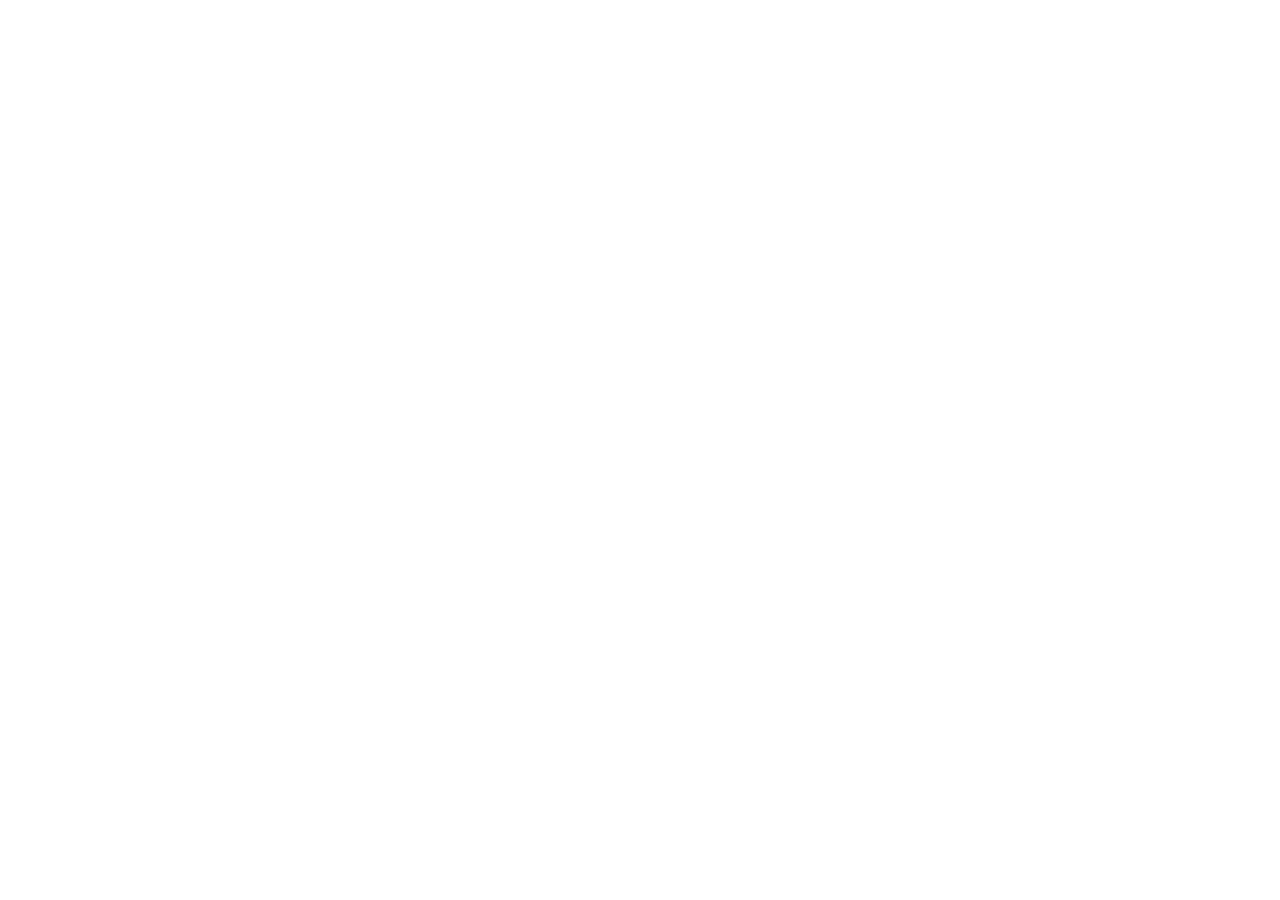
==== frontend/index.html @ 5081a68b "User: frontend basic design" ====
<!doctype html>
<html lang="zh-CN"> 
    <head>
        <meta charset="utf-8">
        <meta name="viewport" content="width=delete_width,initial-scale=1">
        <title>LuanNote</title>
        <meta name="description" content="快速记录">

        <!--样式挂载-->

    </head>
    <body>
        <!--应用挂载点，由app.js根据hash路由渲染界面-->
        <div id="app",class="app"></div>

        <noscript>
            <p style="padding:24px;text-align:center;color: #667085;">
                LuanNote 需要启用Javescript才能使用
            </p>
        </noscript>

        <script type="module" src="js/app.js"></script>
    </body>
</html>
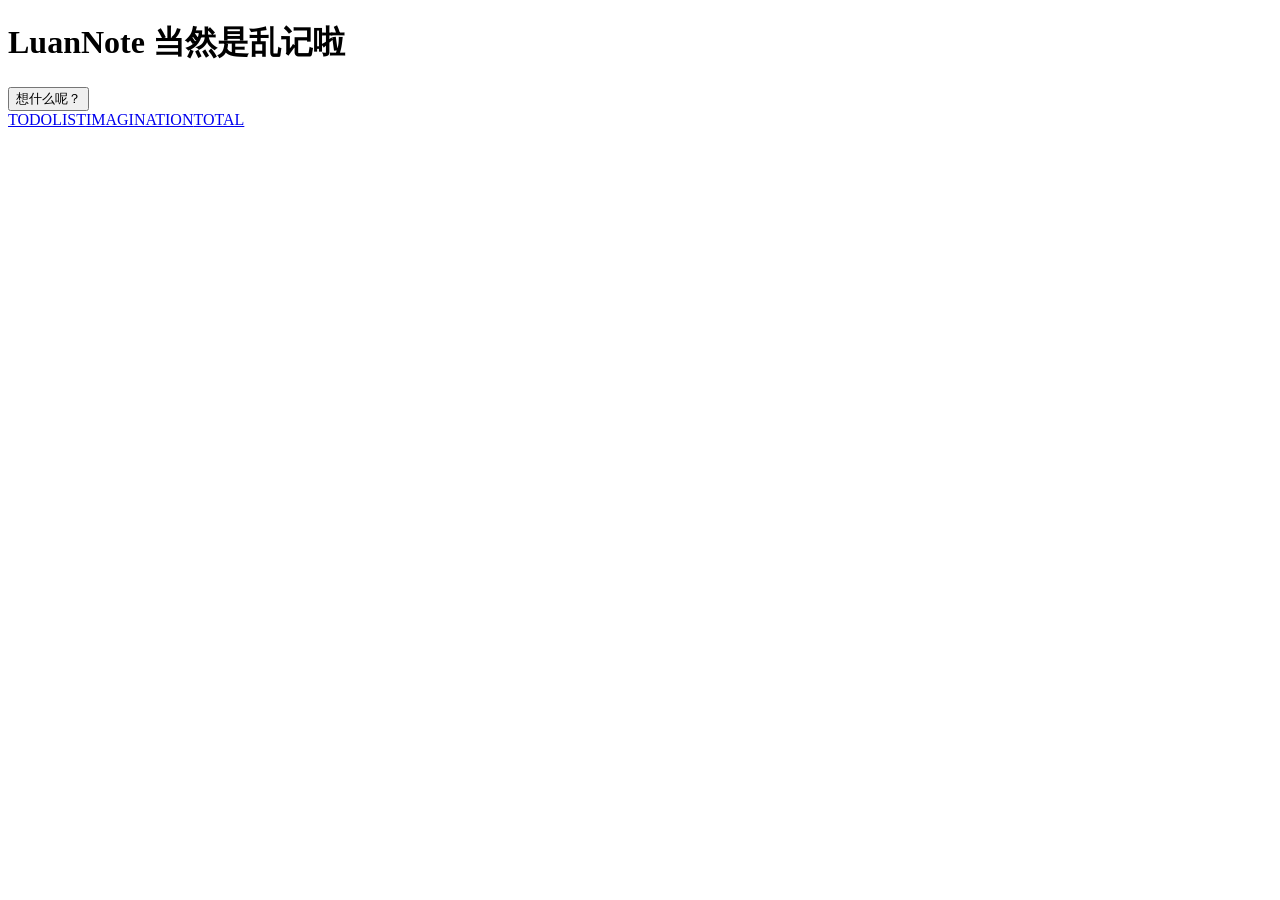
==== commit 3222abaf: "Codex: Update frontend p1" ====
--- a/frontend/index.html
+++ b/frontend/index.html
@@ -2,7 +2,7 @@
 <html lang="zh-CN"> 
     <head>
         <meta charset="utf-8">
-        <meta name="viewport" content="width=delete_width,initial-scale=1">
+        <meta name="viewport" content="width=device-width,initial-scale=1">
         <title>LuanNote</title>
         <meta name="description" content="快速记录">
 
@@ -11,14 +11,14 @@
     </head>
     <body>
         <!--应用挂载点，由app.js根据hash路由渲染界面-->
-        <div id="app",class="app"></div>
+        <div id="app" class="app"></div>
 
         <noscript>
             <p style="padding:24px;text-align:center;color: #667085;">
-                LuanNote 需要启用Javescript才能使用
+                LuanNote 需要启用 JavaScript 才能使用
             </p>
         </noscript>
 
         <script type="module" src="js/app.js"></script>
     </body>
-</html>+</html>
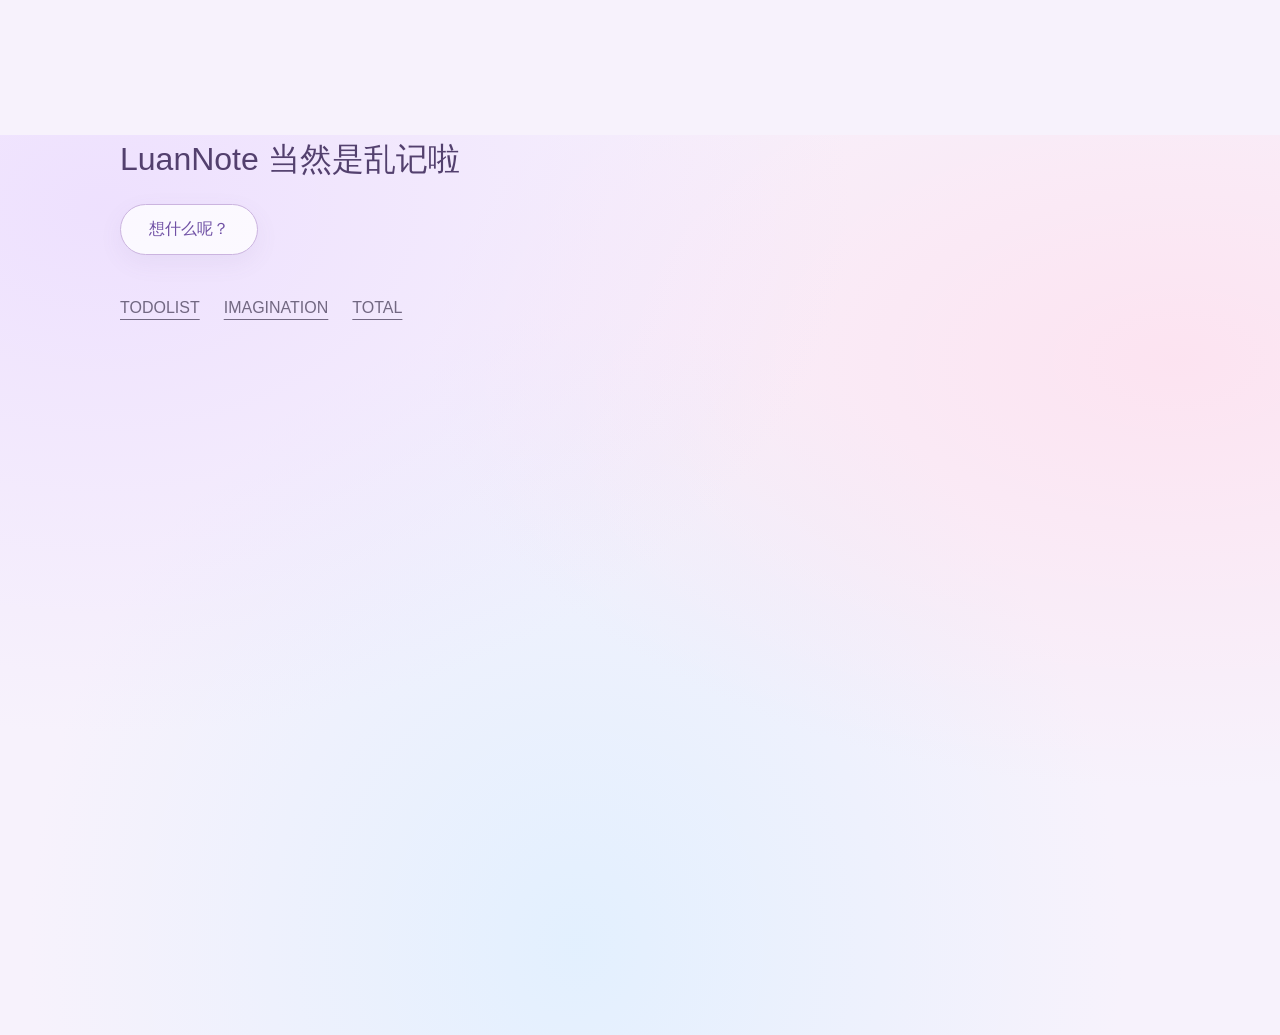
==== commit a80cce96: "Codex: Update frontend p3: css style" ====
--- a/frontend/index.html
+++ b/frontend/index.html
@@ -6,7 +6,8 @@
         <title>LuanNote</title>
         <meta name="description" content="快速记录">
 
-        <!--样式挂载-->
+        <meta name="color-scheme" content="light">
+        <link rel="stylesheet" href="css/items-dream.css">
 
     </head>
     <body>
--- a/frontend/css/items-dream.css
+++ b/frontend/css/items-dream.css
@@ -0,0 +1,266 @@
+/* LuanNote · Daydream. Standalone theme; no fonts or images to download. */
+:root {
+  color-scheme: light;
+  --ink: #39334f;
+  --muted: #726882;
+  --purple: #7051a5;
+  --line: #ded4eb;
+  --paper: #ffffffd9;
+  font-family: "SF Pro Text", "Segoe UI", "PingFang SC", "Microsoft YaHei", sans-serif;
+  color: var(--ink);
+  background: #f7f2fc;
+}
+* { box-sizing: border-box; }
+body {
+  margin: 0;
+  min-width: 280px;
+  min-height: 100vh;
+  background:
+    radial-gradient(ellipse at 8% 8%, #ead9ffb3, transparent 45%),
+    radial-gradient(ellipse at 92% 25%, #ffdcebac, transparent 45%),
+    radial-gradient(ellipse at 45% 90%, #dcefffc2, transparent 55%),
+    #f7f2fc;
+}
+button, select { font: inherit; }
+button, a, select { -webkit-tap-highlight-color: transparent; }
+::selection { color: #412b65; background: #ddc9f8; }
+:where(button, a, select, [tabindex]):focus-visible {
+  outline: 3px solid #8c64bc;
+  outline-offset: 5px;
+}
+
+.items-page {
+  width: min(100% - 64px, 1040px);
+  margin: 0 auto;
+  padding: 56px 0 96px;
+}
+.items-head {
+  position: relative;
+  display: grid;
+  grid-template-columns: minmax(0, 1fr) auto;
+  align-items: center;
+  gap: 22px;
+  padding: 0 8px 36px;
+  border-bottom: 1px solid #d9c9e8;
+}
+.items-head::after {
+  content: "";
+  position: absolute;
+  bottom: -4px;
+  left: 12px;
+  width: 7px;
+  height: 7px;
+  transform: rotate(45deg);
+  background: #aa8aca;
+  box-shadow: 13px -13px 0 -1px #d5b0cc, 26px -26px 0 -2px #b4badb;
+}
+.back-link {
+  grid-column: 1 / -1;
+  justify-self: start;
+  display: inline-flex;
+  align-items: center;
+  gap: 10px;
+  min-height: 44px;
+  color: var(--muted);
+  font-size: 13px;
+  text-decoration: none;
+}
+.back-link::before { content: "←"; font-size: 19px; color: var(--purple); }
+.back-link:hover { color: var(--purple); }
+.items-title {
+  margin: 0;
+  font-family: "Iowan Old Style", "Palatino Linotype", "Songti SC", serif;
+  font-size: clamp(29px, 5vw, 48px);
+  font-weight: 500;
+  line-height: 1.2;
+  letter-spacing: .055em;
+  color: #53406e;
+  overflow-wrap: anywhere;
+  text-shadow: 0 3px 20px #ffffff;
+}
+.btn-add, .btn-retry {
+  min-height: 46px;
+  padding: 12px 24px;
+  border: 1px solid #8964ac;
+  border-radius: 999px;
+  background: linear-gradient(120deg, #75549f, #916397);
+  color: #fff;
+  box-shadow: 0 6px 18px #8460a52b, inset 0 1px 0 #ffffff30;
+  cursor: pointer;
+  font-size: 14px;
+  font-weight: 600;
+  transition: box-shadow .2s, transform .2s, background .2s;
+}
+.btn-add:hover, .btn-retry:hover {
+  background: linear-gradient(120deg, #63428c, #805085);
+  box-shadow: 0 8px 22px #8460a542;
+  transform: translateY(-1px);
+}
+.btn-add:active, .btn-retry:active { transform: translateY(0); }
+.btn-add:disabled, .btn-retry:disabled { opacity: .5; cursor: not-allowed; transform: none; }
+
+.filter-bar {
+  display: flex;
+  flex-wrap: wrap;
+  align-items: end;
+  gap: 20px;
+  margin: 28px 0;
+  padding: 22px 26px;
+  border: 1px solid #ffffff;
+  border-radius: 22px;
+  background: #ffffffb8;
+  box-shadow: 0 8px 28px #73609109;
+}
+.filter-field { display: grid; gap: 9px; min-width: 0; flex: 1 1 180px; }
+.filter-label { padding-left: 4px; color: var(--muted); font-size: 12px; letter-spacing: .08em; }
+.filter-select {
+  width: 100%;
+  min-height: 44px;
+  padding: 10px 13px;
+  border: 1px solid var(--line);
+  border-radius: 12px;
+  background: #fbf8fe;
+  color: var(--ink);
+  font-size: 14px;
+  cursor: pointer;
+}
+.filter-select:hover { border-color: #a88abc; }
+.filter-select option { color: var(--ink); background: #fff; }
+
+.items-list { display: grid; gap: 18px; }
+.item-card {
+  position: relative;
+  min-width: 0;
+  padding: 26px 30px;
+  border: 1px solid #e4daee;
+  border-radius: 22px 22px 22px 6px;
+  background: linear-gradient(125deg, #ffffffee, #fffaffdc);
+  box-shadow: 0 8px 30px #76618f0c, inset 0 1px 0 #fff;
+  cursor: pointer;
+  transition: border-color .2s, box-shadow .2s, transform .2s;
+}
+.item-card::before {
+  content: "";
+  position: absolute;
+  left: -1px;
+  top: 28px;
+  width: 3px;
+  height: 28px;
+  border-radius: 4px;
+  background: linear-gradient(#b59ad8, #e2b2cb);
+}
+.item-card:nth-child(3n + 2)::before { background: linear-gradient(#a5bfdc, #c1b4e4); }
+.item-card:nth-child(3n)::before { background: linear-gradient(#dab0c9, #e6c9b5); }
+.item-card:hover, .item-card:focus-visible {
+  border-color: #bca4d4;
+  box-shadow: 0 12px 32px #76618f1a;
+}
+@media (hover: hover) {
+  .item-card:hover { transform: translateY(-2px); }
+}
+.item-meta { display: flex; flex-wrap: wrap; align-items: center; gap: 9px; }
+.tag-badge, .status-badge {
+  display: inline-flex;
+  align-items: center;
+  gap: 6px;
+  padding: 4px 10px;
+  border: 1px solid #e2d7ef;
+  border-radius: 999px;
+  color: #69577e;
+  background: #f4eefb;
+  font-size: 11px;
+  line-height: 1.5;
+}
+.tag-badge { color: #76528d; background: #f4eafa; border-color: #e8d7f1; }
+.status-badge::before { content: ""; width: 5px; height: 5px; border-radius: 50%; background: currentColor; }
+.status-create { color: #6b5b83; background: #f1ecf8; }
+.status-running { color: #376b8a; background: #eaf4fb; border-color: #cfe3ef; }
+.status-done { color: #39755c; background: #eaf6ee; border-color: #cce6d7; }
+.status-cancel { color: #6f6a79; background: #f1eff4; border-color: #dedbe4; }
+.status-failed { color: #a04f68; background: #fceef2; border-color: #f0d2dc; }
+.item-time {
+  margin-left: auto;
+  color: var(--muted);
+  font-size: 12px;
+  font-variant-numeric: tabular-nums;
+  line-height: 1.8;
+}
+.item-content {
+  margin: 18px 0 0;
+  color: var(--ink);
+  font-size: 15px;
+  line-height: 1.9;
+  white-space: pre-wrap;
+  overflow-wrap: anywhere;
+}
+
+.loading-state, .error-state, .empty-state {
+  margin: 0;
+  padding: 64px 24px;
+  border: 1px dashed #cbb8de;
+  border-radius: 22px;
+  background: #ffffff9c;
+  color: var(--muted);
+  text-align: center;
+  font-size: 14px;
+  line-height: 1.8;
+}
+.loading-state::before {
+  content: "";
+  display: block;
+  width: 26px;
+  height: 26px;
+  margin: 0 auto 20px;
+  border: 2px solid #e9dcf3;
+  border-top-color: #a283bf;
+  border-right-color: #dca5c2;
+  border-radius: 50%;
+  animation: dream-orbit 1.4s linear infinite;
+}
+.error-state { border-color: #d7a9bb; background: #fff8fbd9; }
+.error-message { margin: 0 0 22px; color: #9b4562; overflow-wrap: anywhere; }
+.empty-state::before {
+  content: "";
+  display: block;
+  width: 32px;
+  height: 32px;
+  margin: 0 auto 22px;
+  border-radius: 50%;
+  background: linear-gradient(135deg, #dcc9f3, #f5d7e7);
+  box-shadow: 0 0 0 8px #eadff540, 0 0 30px #dac7ee70;
+}
+
+/* Home shares the palette so navigation feels continuous. */
+.home { width: min(100% - 48px, 1040px); margin: 15vh auto; }
+.home h1 { color: #53406e; font-weight: 500; line-height: 1.5; }
+.hero-button {
+  min-height: 48px;
+  padding: 14px 28px;
+  border: 1px solid #cbb4df;
+  border-radius: 999px;
+  background: #ffffffc9;
+  color: var(--purple);
+  box-shadow: 0 8px 24px #76618f12;
+  cursor: pointer;
+}
+.hero-button:hover { background: #f4eafa; }
+.main-nav { display: flex; flex-wrap: wrap; gap: 24px; margin-top: 32px; }
+.main-nav a { padding: 12px 0; color: var(--muted); text-underline-offset: 6px; }
+.main-nav a:hover { color: var(--purple); }
+
+@keyframes dream-orbit { to { transform: rotate(360deg); } }
+@media (max-width: 600px) {
+  .items-page { width: calc(100% - 32px); padding: 24px 0 48px; }
+  .items-head { gap: 16px; padding: 0 4px 28px; }
+  .items-title { grid-column: 1 / -1; }
+  .btn-add { grid-column: 1 / -1; justify-self: stretch; }
+  .filter-bar { margin: 22px 0; padding: 18px; gap: 16px; border-radius: 18px; }
+  .filter-field { flex-basis: 130px; }
+  .item-card { padding: 22px; border-radius: 18px 18px 18px 6px; }
+  .item-time { flex-basis: 100%; margin-left: 0; }
+  .item-content { font-size: 14px; }
+}
+@media (prefers-reduced-motion: reduce) {
+  *, *::before, *::after { animation: none !important; transition: none !important; }
+  .item-card:hover, .btn-add:hover, .btn-retry:hover { transform: none; }
+}
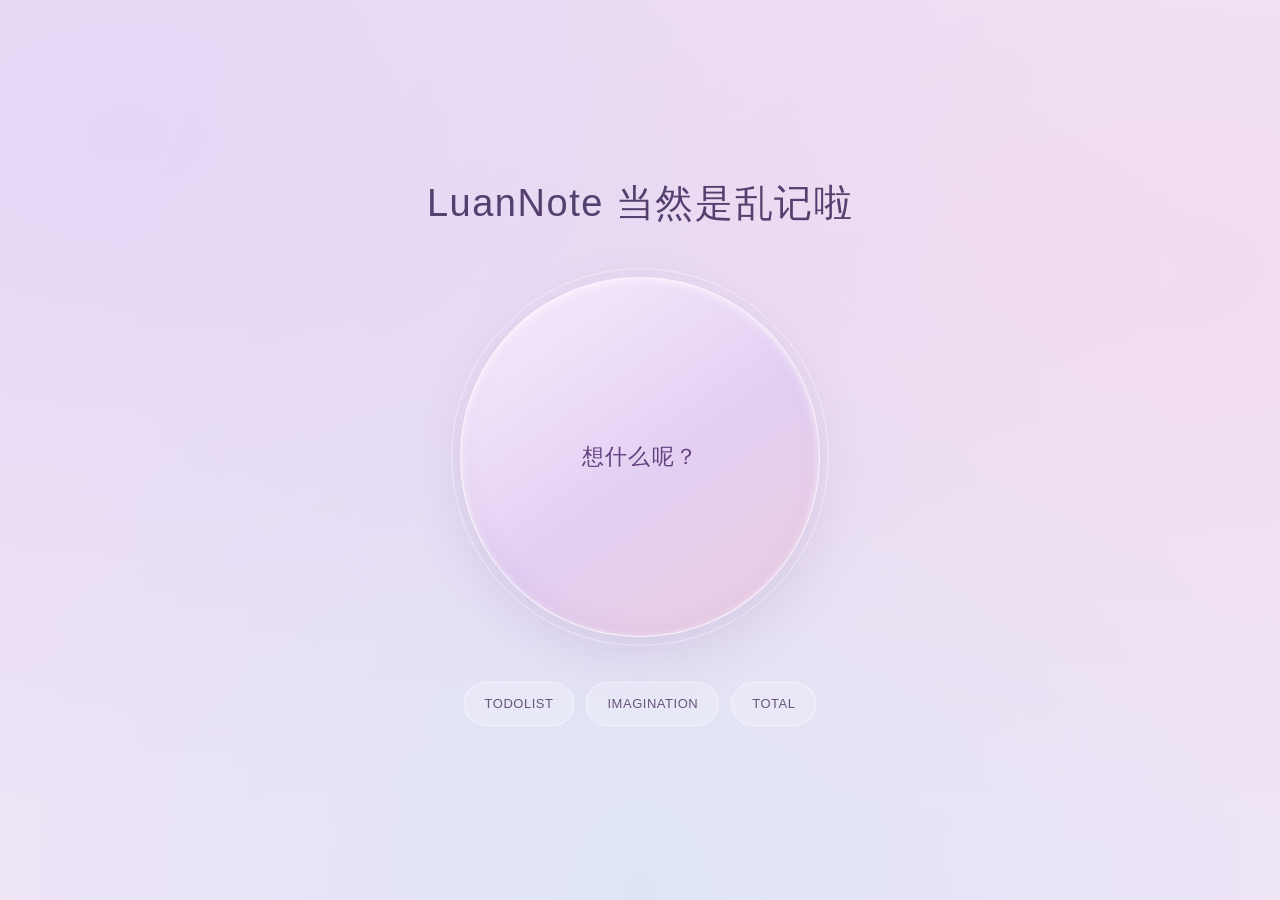
==== commit af707e75: "Add Groups with date in item pages" ====
--- a/frontend/index.html
+++ b/frontend/index.html
@@ -8,6 +8,8 @@
 
         <meta name="color-scheme" content="light">
         <link rel="stylesheet" href="css/items-dream.css">
+        <link rel="stylesheet" href="css/editor-dream.css">
+        <link rel="stylesheet" href="css/item-groups.css">
 
     </head>
     <body>
--- a/frontend/css/items-dream.css
+++ b/frontend/css/items-dream.css
@@ -8,19 +8,33 @@
   --paper: #ffffffd9;
   font-family: "SF Pro Text", "Segoe UI", "PingFang SC", "Microsoft YaHei", sans-serif;
   color: var(--ink);
-  background: #f7f2fc;
+  min-height: 100%;
+  background: #eee5f7;
 }
 * { box-sizing: border-box; }
 body {
   margin: 0;
   min-width: 280px;
   min-height: 100vh;
+  min-height: 100dvh;
+  display: flow-root; /* Contain child margins: no exposed strip above the background. */
+  isolation: isolate;
+  background: #eee5f7;
+}
+/* One viewport-sized canvas, independent of page height and content margins. */
+body::before {
+  content: "";
+  position: fixed;
+  inset: 0;
+  z-index: -1;
+  pointer-events: none;
   background:
-    radial-gradient(ellipse at 8% 8%, #ead9ffb3, transparent 45%),
-    radial-gradient(ellipse at 92% 25%, #ffdcebac, transparent 45%),
-    radial-gradient(ellipse at 45% 90%, #dcefffc2, transparent 55%),
-    #f7f2fc;
-}
+    radial-gradient(ellipse at 10% 15%, #dcc7f480, transparent 65%),
+    radial-gradient(ellipse at 90% 30%, #f6d3e780, transparent 65%),
+    radial-gradient(ellipse at 50% 100%, #cfe4f580, transparent 70%),
+    #eee5f7;
+}
+.app { min-height: 100vh; min-height: 100dvh; display: flow-root; }
 button, select { font: inherit; }
 button, a, select { -webkit-tap-highlight-color: transparent; }
 ::selection { color: #412b65; background: #ddc9f8; }
@@ -230,23 +244,104 @@
   box-shadow: 0 0 0 8px #eadff540, 0 0 30px #dac7ee70;
 }
 
-/* Home shares the palette so navigation feels continuous. */
-.home { width: min(100% - 48px, 1040px); margin: 15vh auto; }
-.home h1 { color: #53406e; font-weight: 500; line-height: 1.5; }
+/* Center the entire home composition without collapsing vertical margins. */
+.home {
+  width: min(100%, 1040px);
+  min-height: 100vh;
+  min-height: 100dvh;
+  margin: 0 auto;
+  padding: 56px 24px;
+  display: flex;
+  flex-direction: column;
+  align-items: center;
+  justify-content: center;
+  gap: clamp(32px, 5vh, 52px);
+  text-align: center;
+}
+.home h1 {
+  margin: 0;
+  max-width: 100%;
+  color: #53406e;
+  font-size: clamp(24px, 3.5vw, 38px);
+  font-weight: 500;
+  line-height: 1.5;
+  letter-spacing: .04em;
+  overflow-wrap: anywhere;
+}
 .hero-button {
-  min-height: 48px;
-  padding: 14px 28px;
-  border: 1px solid #cbb4df;
+  position: relative;
+  flex: 0 0 auto;
+  display: grid;
+  place-content: center;
+  gap: 12px;
+  width: min(100%, clamp(240px, 34vw, 360px));
+  aspect-ratio: 1;
+  padding: 28px;
+  border: 1px solid #ffffffb3;
+  border-radius: 50%;
+  background: linear-gradient(145deg, #f9efff, #e2cff2 55%, #efcee1);
+  color: #63427f;
+  font-size: clamp(18px, 2vw, 22px);
+  font-weight: 500;
+  letter-spacing: .06em;
+  box-shadow: 0 18px 48px #8964a32b, inset 0 2px 8px #ffffffb3, inset 0 -8px 20px #ba96ce26;
+  cursor: pointer;
+  transition: transform .2s, box-shadow .2s;
+}
+.hero-button-label { position: relative; z-index: 1; pointer-events: none; }
+.hero-ripples {
+  position: absolute;
+  inset: 0;
+  overflow: hidden;
+  border-radius: inherit;
+  pointer-events: none;
+}
+.hero-ripple {
+  position: absolute;
+  width: 160px;
+  height: 160px;
+  margin: -80px 0 0 -80px;
+  border: 1px solid #ffffffd9;
+  border-radius: 50%;
+  background: radial-gradient(circle, transparent 48%, #ffffff18 65%, #ffffff50 70%, transparent 73%);
+  box-shadow: 0 0 8px #ffffff70, inset 0 0 9px #b18bd940;
+  pointer-events: none;
+  animation: dream-ripple 1.1s ease-out forwards;
+}
+@keyframes dream-ripple {
+  from { transform: scale(.08); opacity: .85; }
+  to { transform: scale(1.8); opacity: 0; }
+}
+.hero-button::after {
+  content: "";
+  position: absolute;
+  inset: -10px;
+  border: 1px solid #ffffff70;
+  border-radius: 50%;
+  pointer-events: none;
+}
+.hero-button:hover {
+  transform: translateY(-3px);
+  box-shadow: 0 24px 56px #8964a33b, inset 0 2px 8px #ffffffb3;
+}
+.hero-button:active { transform: scale(.98); }
+.main-nav { display: flex; flex-wrap: wrap; justify-content: center; gap: 12px; margin: 0; }
+.main-nav a {
+  display: inline-flex;
+  align-items: center;
+  justify-content: center;
+  min-height: 44px;
+  padding: 12px 20px;
+  border: 1px solid #ffffff80;
   border-radius: 999px;
-  background: #ffffffc9;
-  color: var(--purple);
-  box-shadow: 0 8px 24px #76618f12;
-  cursor: pointer;
-}
-.hero-button:hover { background: #f4eafa; }
-.main-nav { display: flex; flex-wrap: wrap; gap: 24px; margin-top: 32px; }
-.main-nav a { padding: 12px 0; color: var(--muted); text-underline-offset: 6px; }
-.main-nav a:hover { color: var(--purple); }
+  background: #ffffff30;
+  color: #685579;
+  font-size: 13px;
+  letter-spacing: .04em;
+  text-decoration: none;
+  transition: background .2s, border-color .2s;
+}
+.main-nav a:hover { color: #53356f; background: #ffffff70; border-color: #cbb4df; }
 
 @keyframes dream-orbit { to { transform: rotate(360deg); } }
 @media (max-width: 600px) {
@@ -261,6 +356,7 @@
   .item-content { font-size: 14px; }
 }
 @media (prefers-reduced-motion: reduce) {
+  .hero-ripples { display: none; }
   *, *::before, *::after { animation: none !important; transition: none !important; }
-  .item-card:hover, .btn-add:hover, .btn-retry:hover { transform: none; }
-}
+  .item-card:hover, .btn-add:hover, .btn-retry:hover, .hero-button:hover, .hero-button:active { transform: none; }
+}
--- a/frontend/css/editor-dream.css
+++ b/frontend/css/editor-dream.css
@@ -0,0 +1,268 @@
+/* Dream editor & notifications. Load after items-dream.css. */
+:root { --accent: #7051a5; }
+
+.editor-dialog {
+  box-sizing: border-box;
+  width: min(92vw, 560px);
+  max-height: calc(100vh - 40px);
+  max-height: calc(100dvh - 40px);
+  margin: auto;
+  padding: 30px;
+  overflow-y: auto;
+  overscroll-behavior: contain;
+  scrollbar-width: thin;
+  scrollbar-color: #cbb5de #fbf7ff;
+  border: 1px solid #e0d2ed;
+  border-radius: 26px;
+  background:
+    radial-gradient(ellipse at 100% 0%, #fbe5f18c, transparent 55%),
+    radial-gradient(ellipse at 0% 0%, #eee2fc99, transparent 50%),
+    #fffcff;
+  color: var(--ink, #39334f);
+  box-shadow: 0 28px 90px #47325838, 0 8px 24px #6950801a, inset 0 1px 0 #fff;
+}
+.editor-dialog::backdrop {
+  background: #34264366;
+  -webkit-backdrop-filter: blur(6px);
+  backdrop-filter: blur(6px);
+}
+.editor-dialog[open] { animation: dream-editor-enter .2s ease-out; }
+.editor-form { display: grid; gap: 20px; min-width: 0; }
+.editor-title {
+  display: flex;
+  align-items: center;
+  gap: 12px;
+  margin: 0 0 4px;
+  padding-bottom: 20px;
+  border-bottom: 1px solid #e9dff0;
+  color: #53406e;
+  font-family: "Iowan Old Style", "Palatino Linotype", "Songti SC", serif;
+  font-size: 25px;
+  font-weight: 600;
+  line-height: 1.4;
+  letter-spacing: .06em;
+}
+.editor-title::before {
+  content: "";
+  flex: 0 0 10px;
+  height: 10px;
+  border-radius: 3px;
+  transform: rotate(45deg);
+  background: linear-gradient(135deg, #b294d5, #e3b4ce);
+  box-shadow: 0 0 0 5px #e9dcf440;
+}
+.editor-field { display: grid; gap: 8px; min-width: 0; }
+.editor-label { color: var(--muted, #726882); font-size: 13px; font-weight: 500; line-height: 1.5; }
+.editor-textarea, .editor-select {
+  box-sizing: border-box;
+  width: 100%;
+  min-width: 0;
+  padding: 12px 14px;
+  border: 1px solid var(--line, #ded4eb);
+  border-radius: 13px;
+  background: #ffffffd9;
+  color: var(--ink, #39334f);
+  font: inherit;
+  font-size: 16px;
+  line-height: 1.7;
+  transition: border-color .18s, box-shadow .18s;
+}
+.editor-textarea { resize: vertical; min-height: 150px; }
+.editor-textarea::placeholder { color: #80748e; opacity: 1; }
+.editor-select { min-height: 48px; cursor: pointer; }
+.editor-select option { background: #fffcff; color: #39334f; }
+.editor-textarea:hover, .editor-select:hover { border-color: #b59acb; }
+.editor-textarea:focus, .editor-select:focus {
+  outline: 2px solid var(--accent);
+  outline-offset: 2px;
+  border-color: #b59acb;
+  box-shadow: 0 0 0 5px #d9c4ed30;
+}
+.editor-textarea:read-only, .editor-select:disabled {
+  background: #f2edf6;
+  color: #766c83;
+  cursor: wait;
+}
+.editor-actions {
+  display: flex;
+  flex-wrap: wrap;
+  justify-content: space-between;
+  align-items: center;
+  gap: 10px;
+  padding-top: 18px;
+  border-top: 1px solid #e9dff0;
+}
+.editor-actions-right {
+  display: flex;
+  flex-wrap: wrap;
+  justify-content: flex-end;
+  gap: 10px;
+  margin-left: auto;
+}
+.btn-danger {
+  min-height: 44px;
+  padding: 10px 22px;
+  border: 1px solid #dbadc0;
+  border-radius: 999px;
+  background: #fff4f8;
+  color: #9b4163;
+  font: inherit;
+  font-size: 14px;
+  font-weight: 600;
+  line-height: 1.5;
+  cursor: pointer;
+  transition: background .18s, border-color .18s, box-shadow .18s;
+}
+.btn-danger:hover:not(:disabled) {
+  background: #fae4ee;
+  border-color: #bd7894;
+  box-shadow: 0 4px 14px #b56a8a18;
+}
+.btn-danger:active:not(:disabled) { background: #f4d7e4; }
+.btn-danger:focus-visible { outline: 2px solid #a34e74; outline-offset: 4px; }
+.btn-danger:disabled { opacity: .6; cursor: not-allowed; box-shadow: none; }
+
+/* Native modal stays above the editor; rose accents distinguish deletion. */
+.confirm-dialog {
+  box-sizing: border-box;
+  width: min(92vw, 420px);
+  max-height: calc(100vh - 40px);
+  max-height: calc(100dvh - 40px);
+  margin: auto;
+  padding: 28px;
+  overflow-y: auto;
+  overscroll-behavior: contain;
+  border: 1px solid #e3d2e8;
+  border-radius: 24px;
+  background:
+    radial-gradient(ellipse at 100% 0%, #f8deec80, transparent 65%),
+    radial-gradient(ellipse at 0% 0%, #ede0fa80, transparent 60%),
+    #fffcff;
+  color: var(--ink, #39334f);
+  box-shadow: 0 24px 72px #47325838, inset 0 1px 0 #fff;
+}
+.confirm-dialog::backdrop {
+  background: #34264355;
+  -webkit-backdrop-filter: blur(4px);
+  backdrop-filter: blur(4px);
+}
+.confirm-dialog[open] { animation: dream-editor-enter .2s ease-out; }
+.confirm-body { display: grid; gap: 16px; min-width: 0; }
+.confirm-title {
+  margin: 0;
+  color: #624569;
+  font-family: "Iowan Old Style", "Palatino Linotype", "Songti SC", serif;
+  font-size: 22px;
+  font-weight: 600;
+  line-height: 1.5;
+  letter-spacing: .035em;
+  overflow-wrap: anywhere;
+}
+.confirm-message {
+  margin: 0;
+  color: var(--muted, #726882);
+  font-size: 14px;
+  line-height: 1.85;
+  white-space: pre-wrap;
+  overflow-wrap: anywhere;
+}
+.confirm-message:empty { display: none; }
+.confirm-actions {
+  display: flex;
+  flex-wrap: wrap;
+  justify-content: flex-end;
+  gap: 10px;
+  margin-top: 8px;
+  padding-top: 18px;
+  border-top: 1px solid #e9ddea;
+}
+.field-error { margin: 0; min-height: 0; color: #a13f61; font-size: 13px; line-height: 1.6; overflow-wrap: anywhere; }
+.form-error {
+  margin: 0;
+  padding: 12px 14px;
+  border: 1px solid #efcfdb;
+  border-radius: 12px;
+  background: #fceff4;
+  color: #a13f61;
+  font-size: 14px;
+  line-height: 1.6;
+  overflow-wrap: anywhere;
+}
+.field-error:empty, .form-error:empty { display: none; }
+.editor-field:has(.field-error:not(:empty)) :is(.editor-textarea, .editor-select) { border-color: #bd6985; }
+.btn-primary, .btn-secondary {
+  min-height: 44px;
+  padding: 10px 24px;
+  border: 1px solid transparent;
+  border-radius: 999px;
+  font: inherit;
+  font-size: 14px;
+  font-weight: 600;
+  cursor: pointer;
+  transition: background .18s, box-shadow .18s;
+}
+.btn-primary {
+  border-color: #8964ac;
+  background: linear-gradient(120deg, var(--accent), #916397);
+  color: #fff;
+  box-shadow: 0 5px 16px #8460a52b, inset 0 1px 0 #ffffff26;
+}
+.btn-primary:hover:not(:disabled) { background: linear-gradient(120deg, #63428c, #805085); box-shadow: 0 7px 20px #8460a540; }
+.btn-secondary { border-color: var(--line, #ded4eb); background: #fffaff; color: #69557f; }
+.btn-secondary:hover:not(:disabled) { background: #f0e7f8; border-color: #bba1d0; }
+.btn-primary:focus-visible, .btn-secondary:focus-visible { outline: 2px solid var(--accent); outline-offset: 4px; }
+.btn-primary:disabled, .btn-secondary:disabled { opacity: .6; cursor: not-allowed; box-shadow: none; }
+
+.toast-container {
+  position: fixed;
+  right: max(20px, env(safe-area-inset-right));
+  bottom: max(20px, env(safe-area-inset-bottom));
+  display: grid;
+  justify-items: end;
+  gap: 10px;
+  width: min(360px, calc(100vw - 40px));
+  z-index: 1000;
+  pointer-events: none;
+}
+.toast {
+  box-sizing: border-box;
+  max-width: 100%;
+  padding: 13px 18px;
+  border: 1px solid #ded0ed;
+  border-radius: 16px 16px 5px 16px;
+  background: #f6efff;
+  color: #594174;
+  box-shadow: 0 8px 28px #59417420;
+  font-size: 14px;
+  line-height: 1.6;
+  overflow-wrap: anywhere;
+  opacity: 0;
+  transform: translateY(8px);
+  transition: opacity .18s ease, transform .18s ease;
+  cursor: pointer;
+  pointer-events: auto;
+}
+.toast-visible { opacity: 1; transform: none; }
+.toast-success { background: #edf8f1; border-color: #c9e4d4; color: #326b51; }
+.toast-error { background: #fff0f5; border-color: #edc9d6; color: #9c3e5e; }
+
+@keyframes dream-editor-enter {
+  from { opacity: 0; transform: translateY(8px); }
+  to { opacity: 1; transform: none; }
+}
+@media (max-width: 600px) {
+  .editor-dialog { padding: 22px; border-radius: 22px; }
+  .editor-form { gap: 18px; }
+  .editor-title { font-size: 23px; }
+  .confirm-dialog { padding: 22px; border-radius: 20px; }
+  .confirm-actions > button { flex: 1 1 100px; }
+}
+@media (max-width: 380px) {
+  .editor-actions-right { width: 100%; }
+  .editor-actions-right > button { flex: 1 1 80px; }
+}
+@media (prefers-reduced-motion: reduce) {
+  .editor-dialog[open], .confirm-dialog[open] { animation: none; }
+  .editor-textarea, .editor-select, .btn-primary, .btn-secondary, .btn-danger, .toast { transition: none; }
+  .toast { transform: none; }
+}
--- a/frontend/css/item-groups.css
+++ b/frontend/css/item-groups.css
@@ -0,0 +1,15 @@
+.group-actions { display: flex; flex-wrap: wrap; gap: 12px; margin-bottom: 16px; }
+.group-actions[hidden] { display: none; }
+.items-summary { color: var(--muted); font-size: 14px; line-height: 1.6; }
+.item-group { min-width: 0; border: 1px solid var(--line); border-radius: 12px; }
+.item-group-heading { padding: 18px 20px; cursor: pointer; color: inherit; overflow-wrap: anywhere; }
+.item-group-heading::marker { color: var(--purple, var(--cyan)); }
+.item-group-heading:focus-visible { outline: 3px solid var(--purple, var(--cyan)); outline-offset: 3px; }
+.item-group-label { font-weight: 600; }
+.item-group-count { display: inline-block; margin-left: 16px; color: var(--muted); font-size: 13px; font-variant-numeric: tabular-nums; }
+.item-group-cards { display: grid; gap: 16px; padding: 0 16px 16px; }
+@media (max-width: 600px) {
+  .item-group-heading { padding: 16px 12px; }
+  .item-group-count { display: block; margin: 8px 0 0 18px; }
+  .item-group-cards { padding: 0 8px 8px; }
+}
